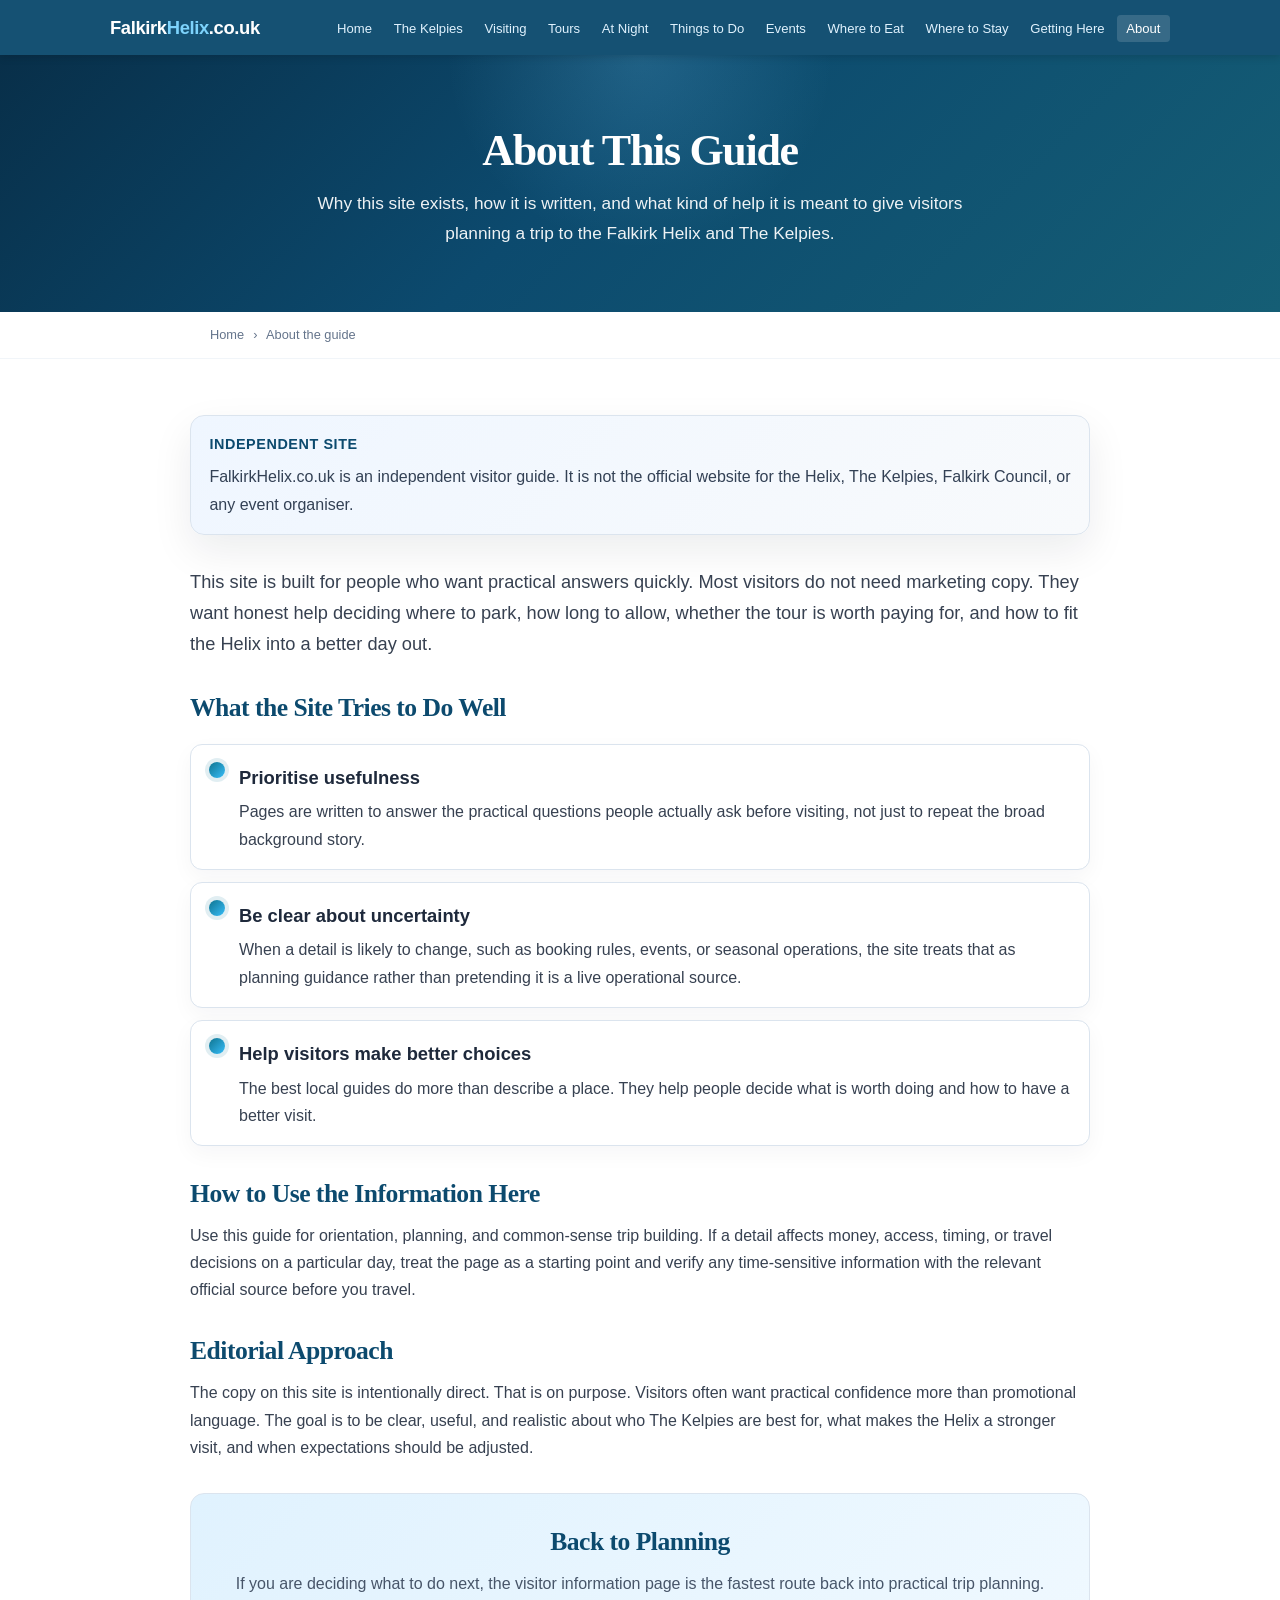
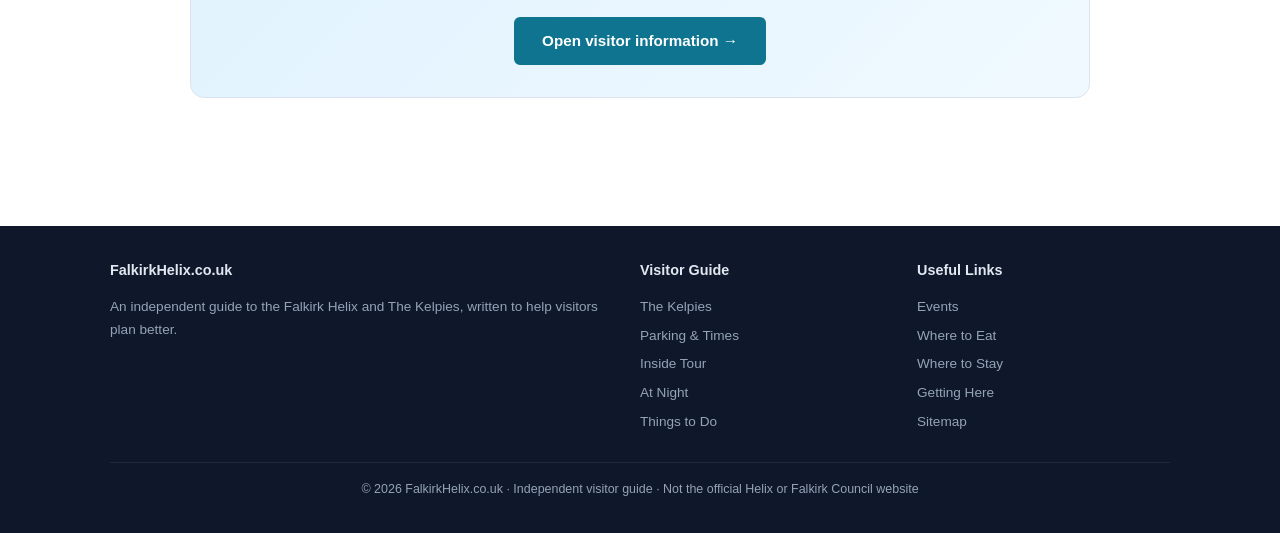
==== about.html @ eedfaa69 "SEO and UX: FAQ schema parity, About in nav, PNG social preview, meta parity on About, gitignore too" ====
<!DOCTYPE html>
<html lang="en-GB">
<head>
<meta charset="utf-8">
<meta name="viewport" content="width=device-width,initial-scale=1">
<meta name="theme-color" content="#0c4a6e">
<link rel="icon" href="favicon.svg" type="image/svg+xml">
<link rel="apple-touch-icon" href="favicon.svg">
<link rel="manifest" href="site.webmanifest">
<link rel="preconnect" href="https://www.googletagmanager.com">
<link rel="dns-prefetch" href="https://www.googletagmanager.com">
<script async src="https://www.googletagmanager.com/gtag/js?id=G-SHTLL2F34W"></script>
<script src="ga.js"></script>
<title>About This Guide | FalkirkHelix.co.uk</title>
<meta name="description" content="About FalkirkHelix.co.uk, how the guide is written, what it is for, and how we handle practical visitor information about the Falkirk Helix and The Kelpies.">
<link rel="canonical" href="https://falkirkhelix.co.uk/about.html">
<link rel="alternate" hreflang="en-GB" href="https://falkirkhelix.co.uk/about.html">
<link rel="alternate" hreflang="x-default" href="https://falkirkhelix.co.uk/">
<meta name="robots" content="index,follow,max-image-preview:large,max-snippet:-1,max-video-preview:-1">
<link rel="sitemap" type="application/xml" title="Sitemap" href="sitemap.xml">
<meta property="og:title" content="About This Guide | FalkirkHelix.co.uk">
<meta property="og:description" content="About FalkirkHelix.co.uk, how the guide is written, what it is for, and how we handle practical visitor information about the Falkirk Helix and The Kelpies.">
<meta property="og:url" content="https://falkirkhelix.co.uk/about.html">
<meta property="og:type" content="website">
<meta property="og:locale" content="en_GB">
<meta property="og:site_name" content="FalkirkHelix.co.uk">
<meta property="og:image" content="https://falkirkhelix.co.uk/social-preview.png">
<meta property="og:image:width" content="1200">
<meta property="og:image:height" content="630">
<meta property="og:image:alt" content="Falkirk Helix and The Kelpies visitor guide">
<meta name="twitter:card" content="summary_large_image">
<meta name="twitter:image" content="https://falkirkhelix.co.uk/social-preview.png">
<meta name="twitter:image:alt" content="Falkirk Helix and The Kelpies visitor guide">
<link rel="stylesheet" href="style.css">
<script type="application/ld+json">
{
  "@context":"https://schema.org",
  "@graph":[
    {
      "@type":"BreadcrumbList",
      "itemListElement":[
        {"@type":"ListItem","position":1,"name":"Home","item":"https://falkirkhelix.co.uk/"},
        {"@type":"ListItem","position":2,"name":"About the guide","item":"https://falkirkhelix.co.uk/about.html"}
      ]
    },
    {
      "@type":"AboutPage",
      "name":"About FalkirkHelix.co.uk",
      "url":"https://falkirkhelix.co.uk/about.html",
      "description":"Explains the purpose of the Falkirk Helix visitor guide and how practical information is handled."
    }
  ]
}
</script>
</head>
<body>

<a href="#main" class="skip-link">Skip to main content</a>

<header class="site-header">
  <div class="wide-container">
    <a href="index.html" class="site-logo">Falkirk<span>Helix</span>.co.uk</a>
    <button class="nav-toggle" aria-label="Toggle navigation" aria-expanded="false">&#9776;</button>
    <nav id="main-nav">
      <ul>
        <li><a href="index.html">Home</a></li>
        <li><a href="kelpies.html">The Kelpies</a></li>
        <li><a href="visiting.html">Visiting</a></li>
        <li><a href="tour.html">Tours</a></li>
        <li><a href="night.html">At Night</a></li>
        <li><a href="things-to-do.html">Things to Do</a></li>
        <li><a href="events.html">Events</a></li>
        <li><a href="eating.html">Where to Eat</a></li>
        <li><a href="hotels.html">Where to Stay</a></li>
        <li><a href="getting-here.html">Getting Here</a></li><li><a href="about.html" aria-current="page">About</a></li>
      </ul>
    </nav>
  </div>
</header>

<section class="hero">
  <div class="container">
    <h1>About This Guide</h1>
    <p>Why this site exists, how it is written, and what kind of help it is meant to give visitors planning a trip to the Falkirk Helix and The Kelpies.</p>
  </div>
</section>

<div class="breadcrumbs"><div class="container"><a href="index.html">Home</a> <span>&rsaquo;</span> About the guide</div></div>

<main id="main">
<div class="container content">
  <div class="trust-box">
    <strong>Independent site</strong>
    <p>FalkirkHelix.co.uk is an independent visitor guide. It is not the official website for the Helix, The Kelpies, Falkirk Council, or any event organiser.</p>
  </div>

  <p class="lede">This site is built for people who want practical answers quickly. Most visitors do not need marketing copy. They want honest help deciding where to park, how long to allow, whether the tour is worth paying for, and how to fit the Helix into a better day out.</p>

  <h2>What the Site Tries to Do Well</h2>
  <div class="checklist">
    <div class="checklist-item">
      <h3>Prioritise usefulness</h3>
      <p>Pages are written to answer the practical questions people actually ask before visiting, not just to repeat the broad background story.</p>
    </div>
    <div class="checklist-item">
      <h3>Be clear about uncertainty</h3>
      <p>When a detail is likely to change, such as booking rules, events, or seasonal operations, the site treats that as planning guidance rather than pretending it is a live operational source.</p>
    </div>
    <div class="checklist-item">
      <h3>Help visitors make better choices</h3>
      <p>The best local guides do more than describe a place. They help people decide what is worth doing and how to have a better visit.</p>
    </div>
  </div>

  <h2>How to Use the Information Here</h2>
  <p>Use this guide for orientation, planning, and common-sense trip building. If a detail affects money, access, timing, or travel decisions on a particular day, treat the page as a starting point and verify any time-sensitive information with the relevant official source before you travel.</p>

  <h2>Editorial Approach</h2>
  <p>The copy on this site is intentionally direct. That is on purpose. Visitors often want practical confidence more than promotional language. The goal is to be clear, useful, and realistic about who The Kelpies are best for, what makes the Helix a stronger visit, and when expectations should be adjusted.</p>

  <div class="cta-section">
    <h2>Back to Planning</h2>
    <p>If you are deciding what to do next, the visitor information page is the fastest route back into practical trip planning.</p>
    <a href="visiting.html" class="btn">Open visitor information &rarr;</a>
  </div>
</div>
</main>

<footer class="site-footer">
  <div class="wide-container">
    <div class="footer-grid">
      <div><h3>FalkirkHelix.co.uk</h3><p>An independent guide to the Falkirk Helix and The Kelpies, written to help visitors plan better.</p></div>
      <div><h3>Visitor Guide</h3><ul><li><a href="kelpies.html">The Kelpies</a></li><li><a href="visiting.html">Parking &amp; Times</a></li><li><a href="tour.html">Inside Tour</a></li><li><a href="night.html">At Night</a></li><li><a href="things-to-do.html">Things to Do</a></li></ul></div>
      <div><h3>Useful Links</h3><ul><li><a href="events.html">Events</a></li><li><a href="eating.html">Where to Eat</a></li><li><a href="hotels.html">Where to Stay</a></li><li><a href="getting-here.html">Getting Here</a></li><li><a href="sitemap.xml">Sitemap</a></li></ul></div>
    </div>
    <div class="footer-bottom">&copy; 2026 FalkirkHelix.co.uk &middot; Independent visitor guide &middot; Not the official Helix or Falkirk Council website</div>
  </div>
</footer>

<script src="app.js"></script>
</body>
</html>
---- style.css ----
/* ============================================
   FalkirkHelix.co.uk — Shared Stylesheet
   Lightweight, mobile-first, fast-loading
   ============================================ */

/* --- Reset & Base --- */
:root{
  --brand-900:#0b3551;
  --brand-800:#0c4a6e;
  --brand-700:#155e75;
  --brand-100:#e0f2fe;
  --ink-900:#0f172a;
  --ink-700:#334155;
  --ink-500:#64748b;
  --surface:#ffffff;
  --surface-muted:#f8fafc;
  --surface-accent:#eff6ff;
  --line:#dbe4ee;
  --shadow:0 16px 40px rgba(15,23,42,.08);
}
*,*::before,*::after{box-sizing:border-box;margin:0;padding:0}
html{font-size:16px;scroll-behavior:smooth;-webkit-text-size-adjust:100%}
body{font-family:Georgia,"Times New Roman",serif;line-height:1.7;color:var(--ink-900);background:linear-gradient(180deg,#f7fbff 0,#ffffff 260px)}
img{max-width:100%;height:auto;display:block}
a{color:#0e7490;text-decoration:none}
a:hover{color:#064e63;text-decoration:underline}
p,li,td,th,button,.btn,.card p,nav a,.site-logo,.hero-sub,.quick-fact .label,.quick-fact .value,.footer-bottom,.site-footer,.breadcrumbs,.content h3{font-family:"Segoe UI",Arial,sans-serif}

/* --- Layout --- */
.container{max-width:900px;margin:0 auto;padding:0 1.25rem}
.wide-container{max-width:1100px;margin:0 auto;padding:0 1.25rem}

/* --- Header / Nav --- */
.site-header{background:rgba(12,74,110,.96);backdrop-filter:blur(12px);color:#fff;padding:.75rem 0;position:sticky;top:0;z-index:100;box-shadow:0 2px 8px rgba(0,0,0,.15)}
.site-header .wide-container{display:flex;align-items:center;justify-content:space-between;flex-wrap:wrap}
.site-logo{font-size:1.15rem;font-weight:700;color:#fff;text-decoration:none;letter-spacing:-.02em}
.site-logo:hover{color:#fff;text-decoration:none}
.site-logo span{color:#7dd3fc}
.nav-toggle{display:none;background:none;border:none;color:#fff;font-size:1.5rem;cursor:pointer;padding:.25rem}
nav ul{list-style:none;display:flex;gap:.15rem;flex-wrap:wrap}
nav a{color:#e0f2fe;font-size:.82rem;padding:.35rem .6rem;border-radius:4px;transition:background .2s}
nav a:hover,nav a[aria-current="page"]{background:rgba(255,255,255,.15);color:#fff;text-decoration:none}

@media(max-width:768px){
  .nav-toggle{display:block}
  nav{width:100%;order:3}
  nav ul{flex-direction:column;display:none;padding-top:.5rem}
  nav.open ul{display:flex}
  nav a{padding:.6rem 0;font-size:.95rem}
}

/* --- Hero --- */
.hero{background:radial-gradient(circle at top,rgba(125,211,252,.18),transparent 28%),linear-gradient(135deg,#082f49 0%,#0c4a6e 45%,#155e75 100%);color:#fff;padding:3rem 0 2.5rem;text-align:center}
.hero h1{font-size:2.15rem;font-weight:800;line-height:1.1;margin-bottom:.85rem;letter-spacing:-.03em}
.hero p{font-size:1.08rem;opacity:.93;max-width:700px;margin:0 auto .5rem}
.hero-sub{font-size:.92rem;opacity:.78}

@media(min-width:768px){
  .hero{padding:4.5rem 0 3.5rem}
  .hero h1{font-size:2.75rem}
}

/* --- Breadcrumbs --- */
.breadcrumbs{padding:.75rem 0;font-size:.8rem;color:#64748b;border-bottom:1px solid #f1f5f9}
.breadcrumbs a{color:#64748b}
.breadcrumbs a:hover{color:#0e7490}
.breadcrumbs span{margin:0 .35rem}

/* --- Content --- */
.content{padding:2rem 0 3rem}
.content h2{font-size:1.6rem;font-weight:700;margin:2rem 0 .75rem;color:#0c4a6e;line-height:1.25;letter-spacing:-.02em}
.content h3{font-size:1.15rem;font-weight:600;margin:1.5rem 0 .5rem;color:#1e293b}
.content p{margin-bottom:1rem;color:#374151}
.content ul,.content ol{margin:0 0 1rem 1.5rem;color:#374151}
.content li{margin-bottom:.4rem}
.lede{font-size:1.14rem;color:var(--ink-700)}
.section-intro{font-size:1rem;color:var(--ink-500);max-width:46rem}

/* --- Info Box --- */
.info-box{background:#f0f9ff;border-left:4px solid #0e7490;padding:1.25rem 1.5rem;border-radius:0 8px 8px 0;margin:1.5rem 0}
.info-box h3{margin-top:0;color:#0e7490}
.info-box p:last-child{margin-bottom:0}

/* --- Tip Box --- */
.tip-box{background:#f0fdf4;border-left:4px solid #16a34a;padding:1.25rem 1.5rem;border-radius:0 8px 8px 0;margin:1.5rem 0}
.tip-box h3{margin-top:0;color:#16a34a}

/* --- Warning Box --- */
.warn-box{background:#fffbeb;border-left:4px solid #d97706;padding:1.25rem 1.5rem;border-radius:0 8px 8px 0;margin:1.5rem 0}
.warn-box h3{margin-top:0;color:#d97706}
.trust-box{background:linear-gradient(135deg,#eff6ff,#f8fafc);border:1px solid var(--line);border-radius:14px;padding:1rem 1.15rem;margin:1.5rem 0 2rem;box-shadow:var(--shadow)}
.trust-box strong{display:block;font-family:"Segoe UI",Arial,sans-serif;font-size:.9rem;letter-spacing:.04em;text-transform:uppercase;color:var(--brand-800);margin-bottom:.45rem}
.trust-box p{margin:0;color:var(--ink-700)}
.checklist{display:grid;gap:.75rem;margin:1.25rem 0}
.checklist-item{background:var(--surface);border:1px solid var(--line);border-radius:12px;padding:1rem 1rem 1rem 3rem;position:relative;box-shadow:0 8px 22px rgba(15,23,42,.04)}
.checklist-item::before{content:"";position:absolute;left:1.1rem;top:1.05rem;width:1rem;height:1rem;border-radius:999px;background:linear-gradient(135deg,#0e7490,#38bdf8);box-shadow:0 0 0 4px rgba(14,116,144,.12)}
.checklist-item h3{margin:.05rem 0 .35rem}
.checklist-item p{margin:0}
.resource-list{display:grid;gap:1rem;margin:1.5rem 0}
.resource-card{background:linear-gradient(180deg,#fff,#f8fbff);border:1px solid var(--line);border-radius:14px;padding:1.25rem;box-shadow:var(--shadow)}
.resource-card h3{margin-top:0}
.resource-card p:last-child{margin-bottom:0}
.note-list{display:grid;gap:.9rem;margin:1.25rem 0}
.note{background:var(--surface-muted);border:1px solid var(--line);border-radius:12px;padding:1rem 1.1rem}
.note strong{font-family:"Segoe UI",Arial,sans-serif;color:var(--brand-800)}

/* --- Cards Grid --- */
.cards{display:grid;gap:1.25rem;margin:1.5rem 0}
@media(min-width:600px){.cards{grid-template-columns:1fr 1fr}}
.card{background:#fff;border:1px solid #e2e8f0;border-radius:14px;padding:1.5rem;transition:transform .2s,box-shadow .2s;box-shadow:0 8px 24px rgba(15,23,42,.05)}
.card:hover{box-shadow:0 14px 30px rgba(0,0,0,.08);transform:translateY(-2px)}
.card h3{margin-top:0;font-size:1.05rem;color:#0c4a6e}
.card p{font-size:.92rem;color:#475569;margin-bottom:.75rem}
.card a{font-size:.88rem;font-weight:600}

/* --- Table --- */
.info-table{width:100%;border-collapse:collapse;margin:1.5rem 0;font-size:.92rem}
.info-table th{text-align:left;background:#f8fafc;padding:.6rem .75rem;border-bottom:2px solid #e2e8f0;color:#0c4a6e;font-weight:600}
.info-table td{padding:.6rem .75rem;border-bottom:1px solid #f1f5f9;color:#374151}
.info-table tr:hover td{background:#f8fafc}

/* --- FAQ --- */
.faq-item{border-bottom:1px solid #e2e8f0;padding:1rem 0}
.faq-q{font-weight:600;color:#1e293b;cursor:pointer;display:flex;justify-content:space-between;align-items:center;font-size:1rem}
button.faq-q{width:100%;text-align:left;background:none;border:none;font:inherit;padding:0;color:inherit}
button.faq-q:focus-visible{outline:2px solid #0e7490;outline-offset:2px}
.faq-q::after{content:"+";font-size:1.25rem;color:#94a3b8;transition:transform .2s}
.faq-q.open::after{content:"\2212"}
.faq-a{max-height:0;overflow:hidden;transition:max-height .3s ease,padding .3s ease;color:#475569;font-size:.92rem}
.faq-a.open{max-height:500px;padding-top:.75rem}

/* --- CTA Section --- */
.cta-section{background:linear-gradient(135deg,#e0f2fe,#f0f9ff);padding:2rem;border-radius:14px;text-align:center;margin:2rem 0;border:1px solid var(--line)}
.cta-section h2{color:#0c4a6e;margin-top:0}
.cta-section p{color:#475569;margin-bottom:1.25rem}
.btn{display:inline-block;background:#0e7490;color:#fff;padding:.7rem 1.75rem;border-radius:6px;font-weight:600;font-size:.95rem;transition:background .2s}
.btn:hover{background:#064e63;color:#fff;text-decoration:none}

/* --- Quick Facts Strip --- */
.quick-facts{display:flex;flex-wrap:wrap;gap:1rem;justify-content:center;margin:1.5rem 0;padding:1.25rem;background:linear-gradient(180deg,#f8fbff,#f8fafc);border:1px solid var(--line);border-radius:14px}
.quick-fact{text-align:center;flex:1;min-width:120px}
.quick-fact .label{display:block;font-size:.72rem;text-transform:uppercase;letter-spacing:.05em;color:#64748b;margin-bottom:.25rem}
.quick-fact .value{font-size:1.1rem;font-weight:700;color:#0c4a6e}
.mini-grid{display:grid;gap:1rem;margin:1.5rem 0}
@media(min-width:700px){.mini-grid{grid-template-columns:repeat(3,1fr)}}
.mini-card{background:#fff;border:1px solid var(--line);border-radius:14px;padding:1.15rem;box-shadow:0 8px 24px rgba(15,23,42,.04)}
.mini-card h3{margin-top:0;margin-bottom:.4rem;font-size:1rem}
.mini-card p{margin:0;color:var(--ink-700);font-size:.94rem}
.jump-links{display:flex;flex-wrap:wrap;gap:.6rem;margin:1.4rem 0 0;justify-content:center}
.jump-links a{display:inline-flex;align-items:center;padding:.55rem .85rem;border-radius:999px;background:rgba(255,255,255,.14);border:1px solid rgba(255,255,255,.2);color:#fff;font-family:"Segoe UI",Arial,sans-serif;font-size:.9rem}
.jump-links a:hover{text-decoration:none;background:rgba(255,255,255,.22)}

/* --- Footer --- */
.site-footer{background:#0f172a;color:#94a3b8;padding:2rem 0;font-size:.85rem;margin-top:3rem}
.footer-grid{display:grid;gap:1.5rem;margin-bottom:1.5rem}
@media(min-width:600px){.footer-grid{grid-template-columns:2fr 1fr 1fr}}
.site-footer h3{color:#e2e8f0;font-size:.9rem;margin-bottom:.75rem}
.site-footer a{color:#94a3b8}
.site-footer a:hover{color:#7dd3fc}
.site-footer ul{list-style:none}
.site-footer li{margin-bottom:.35rem}
.footer-bottom{border-top:1px solid #1e293b;padding-top:1rem;text-align:center;font-size:.78rem;color:#94a3b8}

/* --- Skip Link (Accessibility) --- */
.skip-link{position:absolute;top:-40px;left:0;background:#0e7490;color:#fff;padding:.5rem 1rem;z-index:200;font-size:.9rem}
.skip-link:focus{top:0}

/* --- Page Utilities --- */
.muted{color:var(--ink-500)}
.page-divider{height:1px;background:linear-gradient(90deg,transparent,#cbd5e1,transparent);margin:2rem 0}

/* --- Print --- */
@media print{
  .site-header,.site-footer,.nav-toggle{display:none}
  .hero{background:#fff;color:#000;padding:1rem 0}
  .content{padding:0}
  a{color:#000}
}
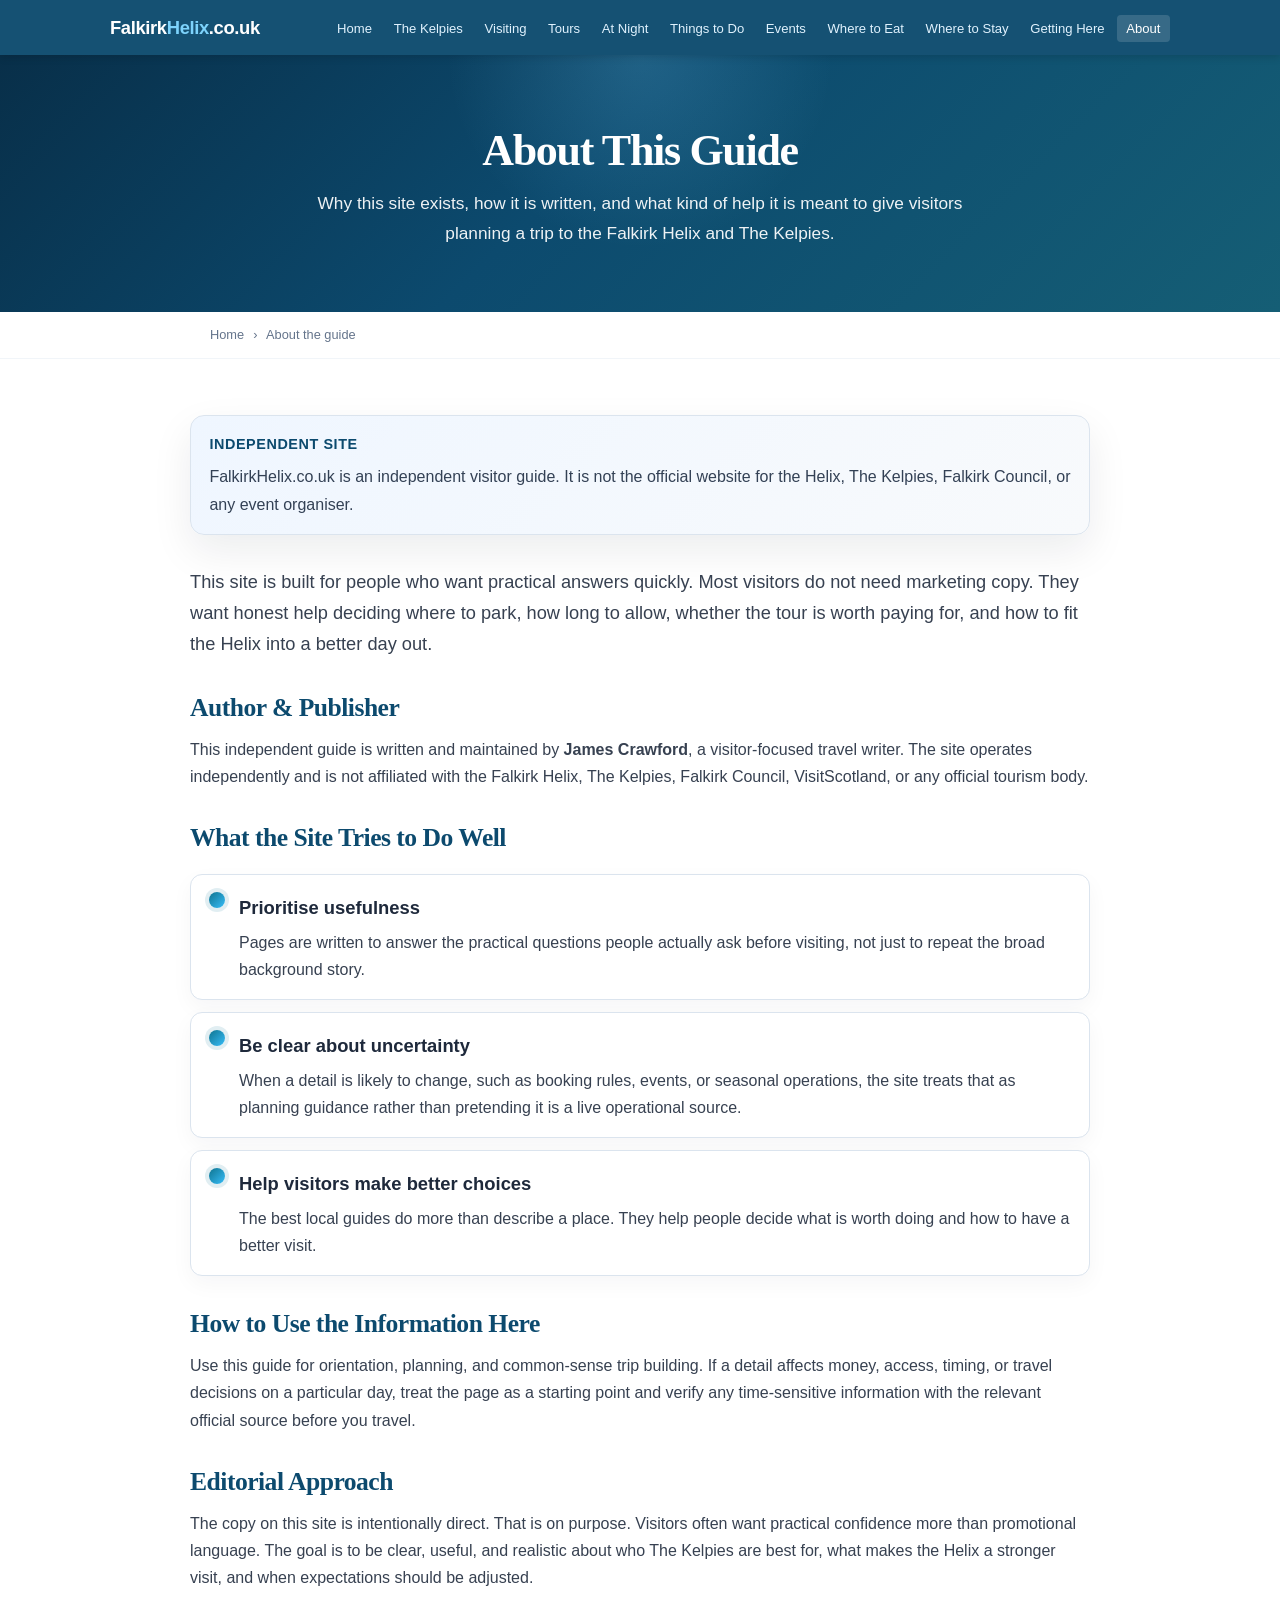
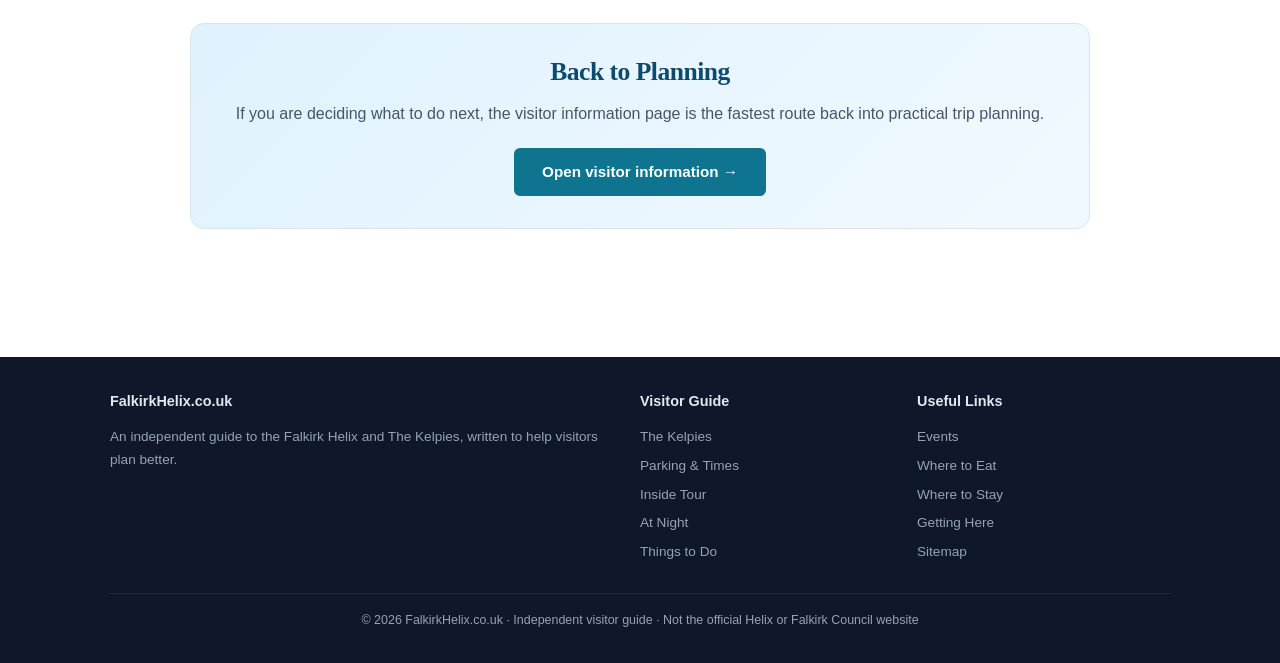
==== commit 502f7360: "Add James Crawford as named author/publisher on About page - Add 'Author & Publisher' section identi" ====
--- a/about.html
+++ b/about.html
@@ -1,142 +1,114 @@
 <!DOCTYPE html>
+
 <html lang="en-GB">
 <head>
-<meta charset="utf-8">
-<meta name="viewport" content="width=device-width,initial-scale=1">
-<meta name="theme-color" content="#0c4a6e">
-<link rel="icon" href="favicon.svg" type="image/svg+xml">
-<link rel="apple-touch-icon" href="favicon.svg">
-<link rel="manifest" href="site.webmanifest">
-<link rel="preconnect" href="https://www.googletagmanager.com">
-<link rel="dns-prefetch" href="https://www.googletagmanager.com">
-<script async src="https://www.googletagmanager.com/gtag/js?id=G-SHTLL2F34W"></script>
+<meta charset="utf-8"/>
+<meta content="width=device-width,initial-scale=1" name="viewport"/>
+<meta content="#0c4a6e" name="theme-color"/>
+<link href="favicon.svg" rel="icon" type="image/svg+xml"/>
+<link href="favicon.svg" rel="apple-touch-icon"/>
+<link href="site.webmanifest" rel="manifest"/>
+<link href="https://www.googletagmanager.com" rel="preconnect"/>
+<link href="https://www.googletagmanager.com" rel="dns-prefetch"/>
+<script async="" src="https://www.googletagmanager.com/gtag/js?id=G-SHTLL2F34W"></script>
 <script src="ga.js"></script>
 <title>About This Guide | FalkirkHelix.co.uk</title>
-<meta name="description" content="About FalkirkHelix.co.uk, how the guide is written, what it is for, and how we handle practical visitor information about the Falkirk Helix and The Kelpies.">
-<link rel="canonical" href="https://falkirkhelix.co.uk/about.html">
-<link rel="alternate" hreflang="en-GB" href="https://falkirkhelix.co.uk/about.html">
-<link rel="alternate" hreflang="x-default" href="https://falkirkhelix.co.uk/">
-<meta name="robots" content="index,follow,max-image-preview:large,max-snippet:-1,max-video-preview:-1">
-<link rel="sitemap" type="application/xml" title="Sitemap" href="sitemap.xml">
-<meta property="og:title" content="About This Guide | FalkirkHelix.co.uk">
-<meta property="og:description" content="About FalkirkHelix.co.uk, how the guide is written, what it is for, and how we handle practical visitor information about the Falkirk Helix and The Kelpies.">
-<meta property="og:url" content="https://falkirkhelix.co.uk/about.html">
-<meta property="og:type" content="website">
-<meta property="og:locale" content="en_GB">
-<meta property="og:site_name" content="FalkirkHelix.co.uk">
-<meta property="og:image" content="https://falkirkhelix.co.uk/social-preview.png">
-<meta property="og:image:width" content="1200">
-<meta property="og:image:height" content="630">
-<meta property="og:image:alt" content="Falkirk Helix and The Kelpies visitor guide">
-<meta name="twitter:card" content="summary_large_image">
-<meta name="twitter:image" content="https://falkirkhelix.co.uk/social-preview.png">
-<meta name="twitter:image:alt" content="Falkirk Helix and The Kelpies visitor guide">
-<link rel="stylesheet" href="style.css">
-<script type="application/ld+json">
-{
-  "@context":"https://schema.org",
-  "@graph":[
-    {
-      "@type":"BreadcrumbList",
-      "itemListElement":[
-        {"@type":"ListItem","position":1,"name":"Home","item":"https://falkirkhelix.co.uk/"},
-        {"@type":"ListItem","position":2,"name":"About the guide","item":"https://falkirkhelix.co.uk/about.html"}
-      ]
-    },
-    {
-      "@type":"AboutPage",
-      "name":"About FalkirkHelix.co.uk",
-      "url":"https://falkirkhelix.co.uk/about.html",
-      "description":"Explains the purpose of the Falkirk Helix visitor guide and how practical information is handled."
-    }
-  ]
-}
-</script>
+<meta content="About FalkirkHelix.co.uk — an independent guide covering practical visitor information for the Falkirk Helix and The Kelpies." name="description"/>
+<link href="https://falkirkhelix.co.uk/about.html" rel="canonical"/>
+<link href="https://falkirkhelix.co.uk/about.html" hreflang="en-GB" rel="alternate"/>
+<link href="https://falkirkhelix.co.uk/about.html" hreflang="x-default" rel="alternate"/>
+<meta content="index,follow,max-image-preview:large,max-snippet:-1,max-video-preview:-1" name="robots"/>
+<link href="sitemap.xml" rel="sitemap" title="Sitemap" type="application/xml"/>
+<meta content="About This Guide | FalkirkHelix.co.uk" property="og:title"/>
+<meta content="About FalkirkHelix.co.uk — an independent guide covering practical visitor information for the Falkirk Helix and The Kelpies." property="og:description"/>
+<meta content="https://falkirkhelix.co.uk/about.html" property="og:url"/>
+<meta content="website" property="og:type"/>
+<meta content="en_GB" property="og:locale"/>
+<meta content="FalkirkHelix.co.uk" property="og:site_name"/>
+<meta content="https://falkirkhelix.co.uk/social-preview.png" property="og:image"/>
+<meta content="1200" property="og:image:width"/>
+<meta content="630" property="og:image:height"/>
+<meta content="Falkirk Helix and The Kelpies visitor guide" property="og:image:alt"/>
+<meta content="summary_large_image" name="twitter:card"/>
+<meta content="https://falkirkhelix.co.uk/social-preview.png" name="twitter:image"/>
+<meta content="Falkirk Helix and The Kelpies visitor guide" name="twitter:image:alt"/>
+<link href="style.css" rel="stylesheet"/>
+<script type="application/ld+json">{"@context":"https://schema.org","@graph":[{"@type":"BreadcrumbList","itemListElement":[{"@type":"ListItem","position":1,"name":"Home","item":"https://falkirkhelix.co.uk/"},{"@type":"ListItem","position":2,"name":"About the guide","item":"https://falkirkhelix.co.uk/about.html"}]},{"@type":"AboutPage","name":"About FalkirkHelix.co.uk","url":"https://falkirkhelix.co.uk/about.html","description":"Explains the purpose of the Falkirk Helix visitor guide and how practical information is handled.","author":{"@type":"Person","name":"James Crawford"},"publisher":{"@type":"Person","name":"James Crawford"}}]}</script>
 </head>
 <body>
-
-<a href="#main" class="skip-link">Skip to main content</a>
-
+<a class="skip-link" href="#main">Skip to main content</a>
 <header class="site-header">
-  <div class="wide-container">
-    <a href="index.html" class="site-logo">Falkirk<span>Helix</span>.co.uk</a>
-    <button class="nav-toggle" aria-label="Toggle navigation" aria-expanded="false">&#9776;</button>
-    <nav id="main-nav">
-      <ul>
-        <li><a href="index.html">Home</a></li>
-        <li><a href="kelpies.html">The Kelpies</a></li>
-        <li><a href="visiting.html">Visiting</a></li>
-        <li><a href="tour.html">Tours</a></li>
-        <li><a href="night.html">At Night</a></li>
-        <li><a href="things-to-do.html">Things to Do</a></li>
-        <li><a href="events.html">Events</a></li>
-        <li><a href="eating.html">Where to Eat</a></li>
-        <li><a href="hotels.html">Where to Stay</a></li>
-        <li><a href="getting-here.html">Getting Here</a></li><li><a href="about.html" aria-current="page">About</a></li>
-      </ul>
-    </nav>
-  </div>
+<div class="wide-container">
+<a class="site-logo" href="index.html">Falkirk<span>Helix</span>.co.uk</a>
+<button aria-expanded="false" aria-label="Toggle navigation" class="nav-toggle">☰</button>
+<nav id="main-nav">
+<ul>
+<li><a href="index.html">Home</a></li>
+<li><a href="kelpies.html">The Kelpies</a></li>
+<li><a href="visiting.html">Visiting</a></li>
+<li><a href="tour.html">Tours</a></li>
+<li><a href="night.html">At Night</a></li>
+<li><a href="things-to-do.html">Things to Do</a></li>
+<li><a href="events.html">Events</a></li>
+<li><a href="eating.html">Where to Eat</a></li>
+<li><a href="hotels.html">Where to Stay</a></li>
+<li><a href="getting-here.html">Getting Here</a></li><li><a aria-current="page" href="about.html">About</a></li>
+</ul>
+</nav>
+</div>
 </header>
-
 <section class="hero">
-  <div class="container">
-    <h1>About This Guide</h1>
-    <p>Why this site exists, how it is written, and what kind of help it is meant to give visitors planning a trip to the Falkirk Helix and The Kelpies.</p>
-  </div>
+<div class="container">
+<h1>About This Guide</h1>
+<p>Why this site exists, how it is written, and what kind of help it is meant to give visitors planning a trip to the Falkirk Helix and The Kelpies.</p>
+</div>
 </section>
-
-<div class="breadcrumbs"><div class="container"><a href="index.html">Home</a> <span>&rsaquo;</span> About the guide</div></div>
-
+<div class="breadcrumbs"><div class="container"><a href="index.html">Home</a> <span>›</span> About the guide</div></div>
 <main id="main">
 <div class="container content">
-  <div class="trust-box">
-    <strong>Independent site</strong>
-    <p>FalkirkHelix.co.uk is an independent visitor guide. It is not the official website for the Helix, The Kelpies, Falkirk Council, or any event organiser.</p>
-  </div>
-
-  <p class="lede">This site is built for people who want practical answers quickly. Most visitors do not need marketing copy. They want honest help deciding where to park, how long to allow, whether the tour is worth paying for, and how to fit the Helix into a better day out.</p>
-
-  <h2>What the Site Tries to Do Well</h2>
-  <div class="checklist">
-    <div class="checklist-item">
-      <h3>Prioritise usefulness</h3>
-      <p>Pages are written to answer the practical questions people actually ask before visiting, not just to repeat the broad background story.</p>
-    </div>
-    <div class="checklist-item">
-      <h3>Be clear about uncertainty</h3>
-      <p>When a detail is likely to change, such as booking rules, events, or seasonal operations, the site treats that as planning guidance rather than pretending it is a live operational source.</p>
-    </div>
-    <div class="checklist-item">
-      <h3>Help visitors make better choices</h3>
-      <p>The best local guides do more than describe a place. They help people decide what is worth doing and how to have a better visit.</p>
-    </div>
-  </div>
-
-  <h2>How to Use the Information Here</h2>
-  <p>Use this guide for orientation, planning, and common-sense trip building. If a detail affects money, access, timing, or travel decisions on a particular day, treat the page as a starting point and verify any time-sensitive information with the relevant official source before you travel.</p>
-
-  <h2>Editorial Approach</h2>
-  <p>The copy on this site is intentionally direct. That is on purpose. Visitors often want practical confidence more than promotional language. The goal is to be clear, useful, and realistic about who The Kelpies are best for, what makes the Helix a stronger visit, and when expectations should be adjusted.</p>
-
-  <div class="cta-section">
-    <h2>Back to Planning</h2>
-    <p>If you are deciding what to do next, the visitor information page is the fastest route back into practical trip planning.</p>
-    <a href="visiting.html" class="btn">Open visitor information &rarr;</a>
-  </div>
+<div class="trust-box">
+<strong>Independent site</strong>
+<p>FalkirkHelix.co.uk is an independent visitor guide. It is not the official website for the Helix, The Kelpies, Falkirk Council, or any event organiser.</p>
+</div>
+<p class="lede">This site is built for people who want practical answers quickly. Most visitors do not need marketing copy. They want honest help deciding where to park, how long to allow, whether the tour is worth paying for, and how to fit the Helix into a better day out.</p>
+<h2>Author &amp; Publisher</h2>
+<p>This independent guide is written and maintained by <strong>James Crawford</strong>, a visitor-focused travel writer. The site operates independently and is not affiliated with the Falkirk Helix, The Kelpies, Falkirk Council, VisitScotland, or any official tourism body.</p>
+<h2>What the Site Tries to Do Well</h2>
+<div class="checklist">
+<div class="checklist-item">
+<h3>Prioritise usefulness</h3>
+<p>Pages are written to answer the practical questions people actually ask before visiting, not just to repeat the broad background story.</p>
+</div>
+<div class="checklist-item">
+<h3>Be clear about uncertainty</h3>
+<p>When a detail is likely to change, such as booking rules, events, or seasonal operations, the site treats that as planning guidance rather than pretending it is a live operational source.</p>
+</div>
+<div class="checklist-item">
+<h3>Help visitors make better choices</h3>
+<p>The best local guides do more than describe a place. They help people decide what is worth doing and how to have a better visit.</p>
+</div>
+</div>
+<h2>How to Use the Information Here</h2>
+<p>Use this guide for orientation, planning, and common-sense trip building. If a detail affects money, access, timing, or travel decisions on a particular day, treat the page as a starting point and verify any time-sensitive information with the relevant official source before you travel.</p>
+<h2>Editorial Approach</h2>
+<p>The copy on this site is intentionally direct. That is on purpose. Visitors often want practical confidence more than promotional language. The goal is to be clear, useful, and realistic about who The Kelpies are best for, what makes the Helix a stronger visit, and when expectations should be adjusted.</p>
+<div class="cta-section">
+<h2>Back to Planning</h2>
+<p>If you are deciding what to do next, the visitor information page is the fastest route back into practical trip planning.</p>
+<a class="btn" href="visiting.html">Open visitor information →</a>
+</div>
 </div>
 </main>
-
 <footer class="site-footer">
-  <div class="wide-container">
-    <div class="footer-grid">
-      <div><h3>FalkirkHelix.co.uk</h3><p>An independent guide to the Falkirk Helix and The Kelpies, written to help visitors plan better.</p></div>
-      <div><h3>Visitor Guide</h3><ul><li><a href="kelpies.html">The Kelpies</a></li><li><a href="visiting.html">Parking &amp; Times</a></li><li><a href="tour.html">Inside Tour</a></li><li><a href="night.html">At Night</a></li><li><a href="things-to-do.html">Things to Do</a></li></ul></div>
-      <div><h3>Useful Links</h3><ul><li><a href="events.html">Events</a></li><li><a href="eating.html">Where to Eat</a></li><li><a href="hotels.html">Where to Stay</a></li><li><a href="getting-here.html">Getting Here</a></li><li><a href="sitemap.xml">Sitemap</a></li></ul></div>
-    </div>
-    <div class="footer-bottom">&copy; 2026 FalkirkHelix.co.uk &middot; Independent visitor guide &middot; Not the official Helix or Falkirk Council website</div>
-  </div>
+<div class="wide-container">
+<div class="footer-grid">
+<div><h3>FalkirkHelix.co.uk</h3><p>An independent guide to the Falkirk Helix and The Kelpies, written to help visitors plan better.</p></div>
+<div><h3>Visitor Guide</h3><ul><li><a href="kelpies.html">The Kelpies</a></li><li><a href="visiting.html">Parking &amp; Times</a></li><li><a href="tour.html">Inside Tour</a></li><li><a href="night.html">At Night</a></li><li><a href="things-to-do.html">Things to Do</a></li></ul></div>
+<div><h3>Useful Links</h3><ul><li><a href="events.html">Events</a></li><li><a href="eating.html">Where to Eat</a></li><li><a href="hotels.html">Where to Stay</a></li><li><a href="getting-here.html">Getting Here</a></li><li><a href="sitemap.xml">Sitemap</a></li></ul></div>
+</div>
+<div class="footer-bottom">© 2026 FalkirkHelix.co.uk · Independent visitor guide · Not the official Helix or Falkirk Council website</div>
+</div>
 </footer>
-
 <script src="app.js"></script>
 </body>
 </html>
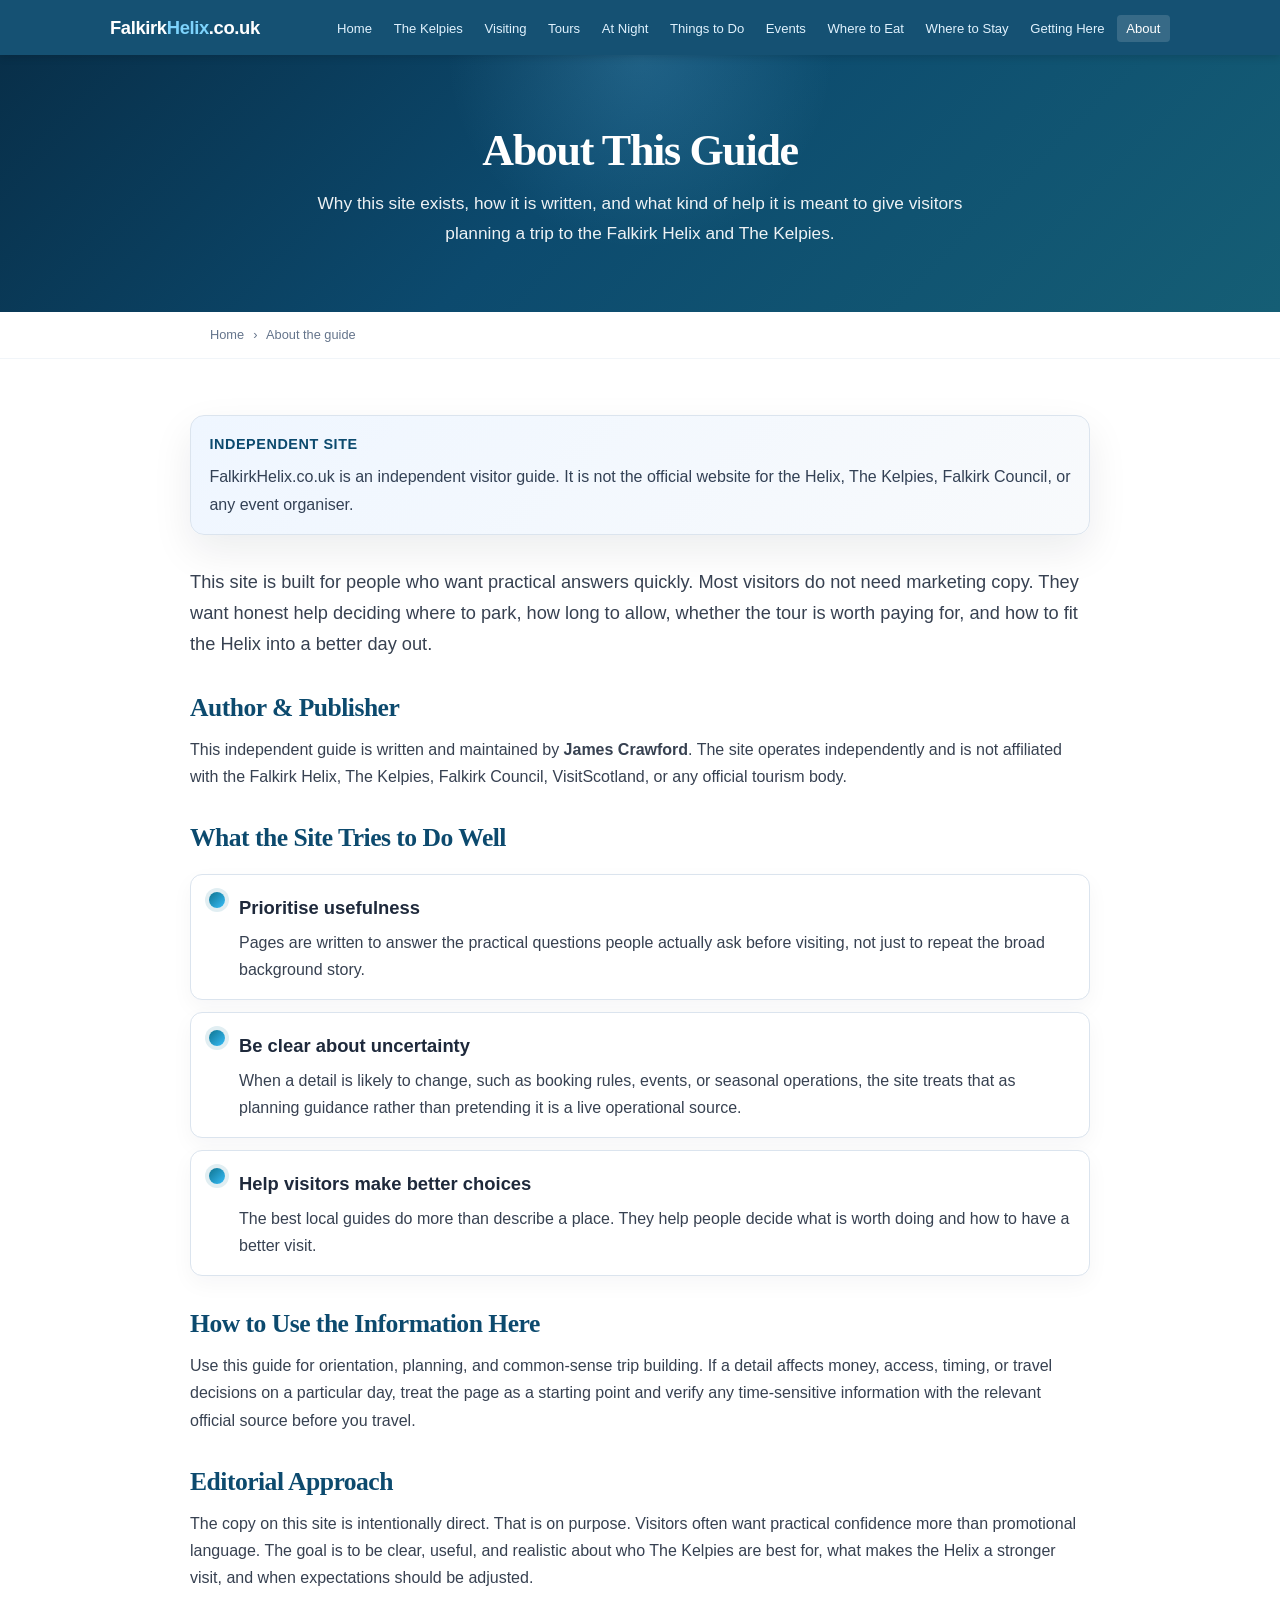
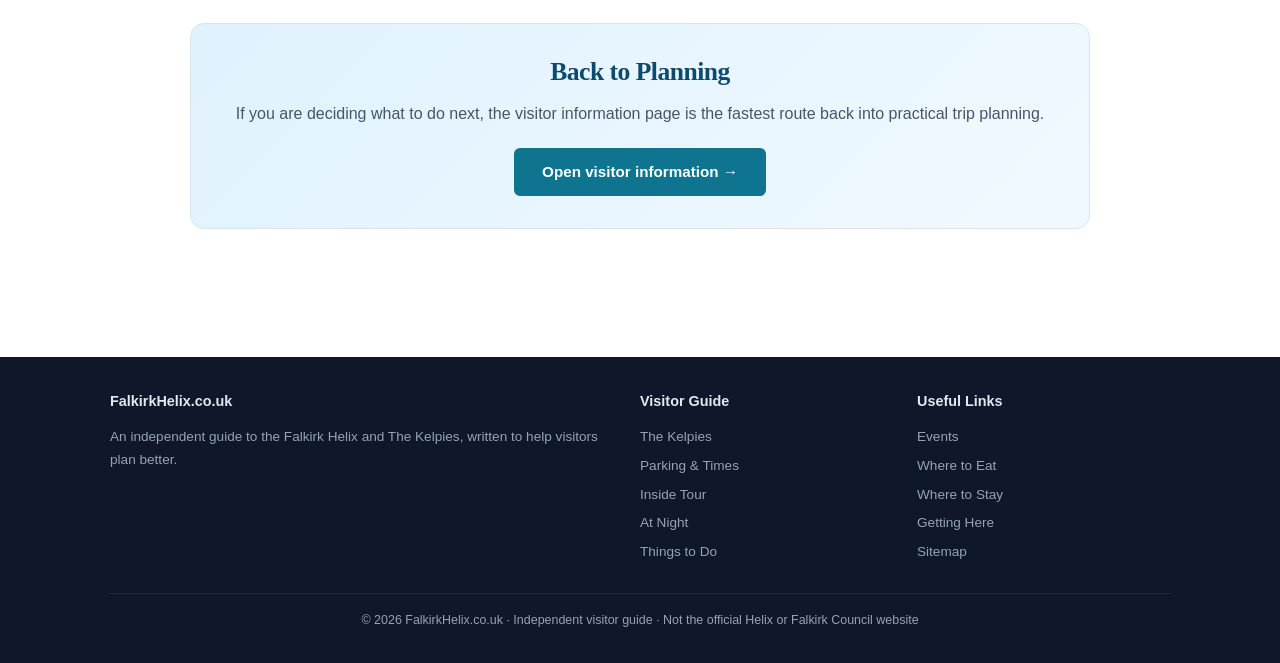
==== commit 827676fe: "Remove credential-like title, use factual authorship only - Change from 'a visitor-focused travel wr" ====
--- a/about.html
+++ b/about.html
@@ -72,7 +72,7 @@
 </div>
 <p class="lede">This site is built for people who want practical answers quickly. Most visitors do not need marketing copy. They want honest help deciding where to park, how long to allow, whether the tour is worth paying for, and how to fit the Helix into a better day out.</p>
 <h2>Author &amp; Publisher</h2>
-<p>This independent guide is written and maintained by <strong>James Crawford</strong>, a visitor-focused travel writer. The site operates independently and is not affiliated with the Falkirk Helix, The Kelpies, Falkirk Council, VisitScotland, or any official tourism body.</p>
+<p>This independent guide is written and maintained by <strong>James Crawford</strong>. The site operates independently and is not affiliated with the Falkirk Helix, The Kelpies, Falkirk Council, VisitScotland, or any official tourism body.</p>
 <h2>What the Site Tries to Do Well</h2>
 <div class="checklist">
 <div class="checklist-item">
